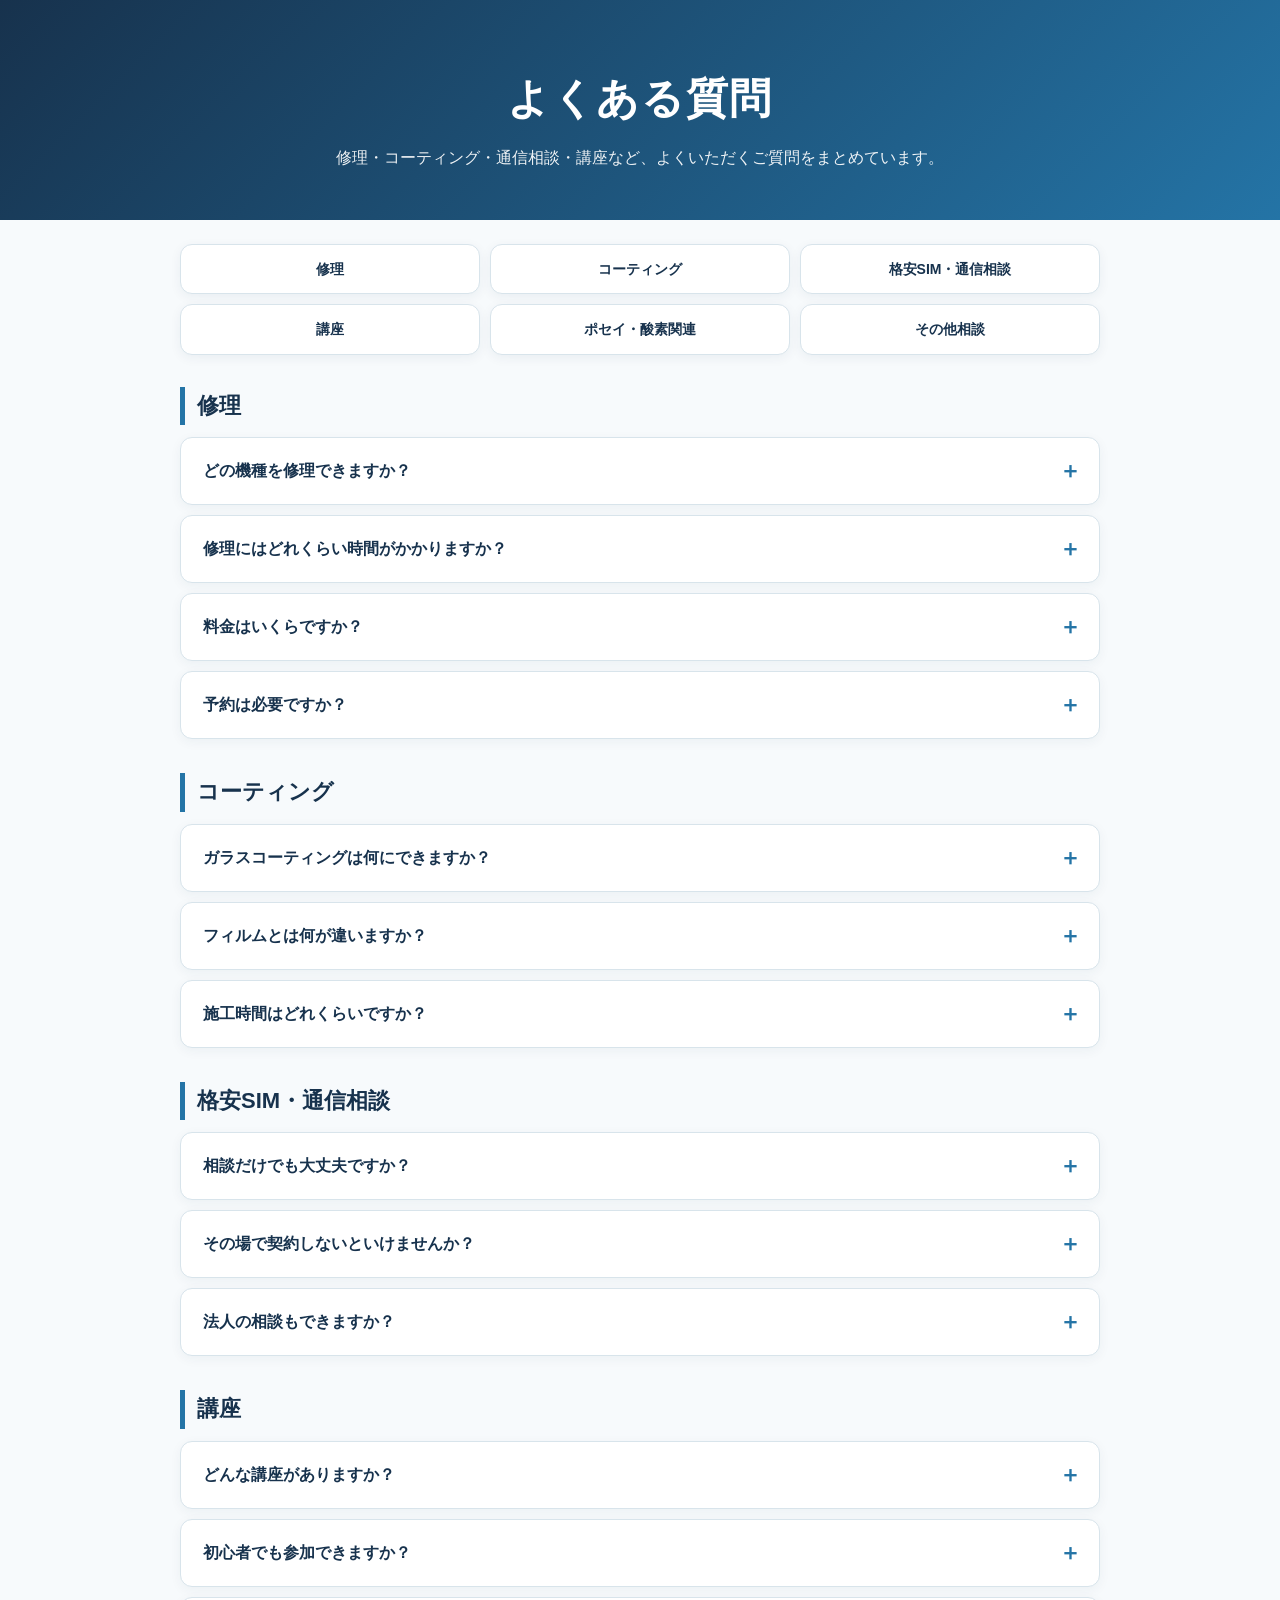
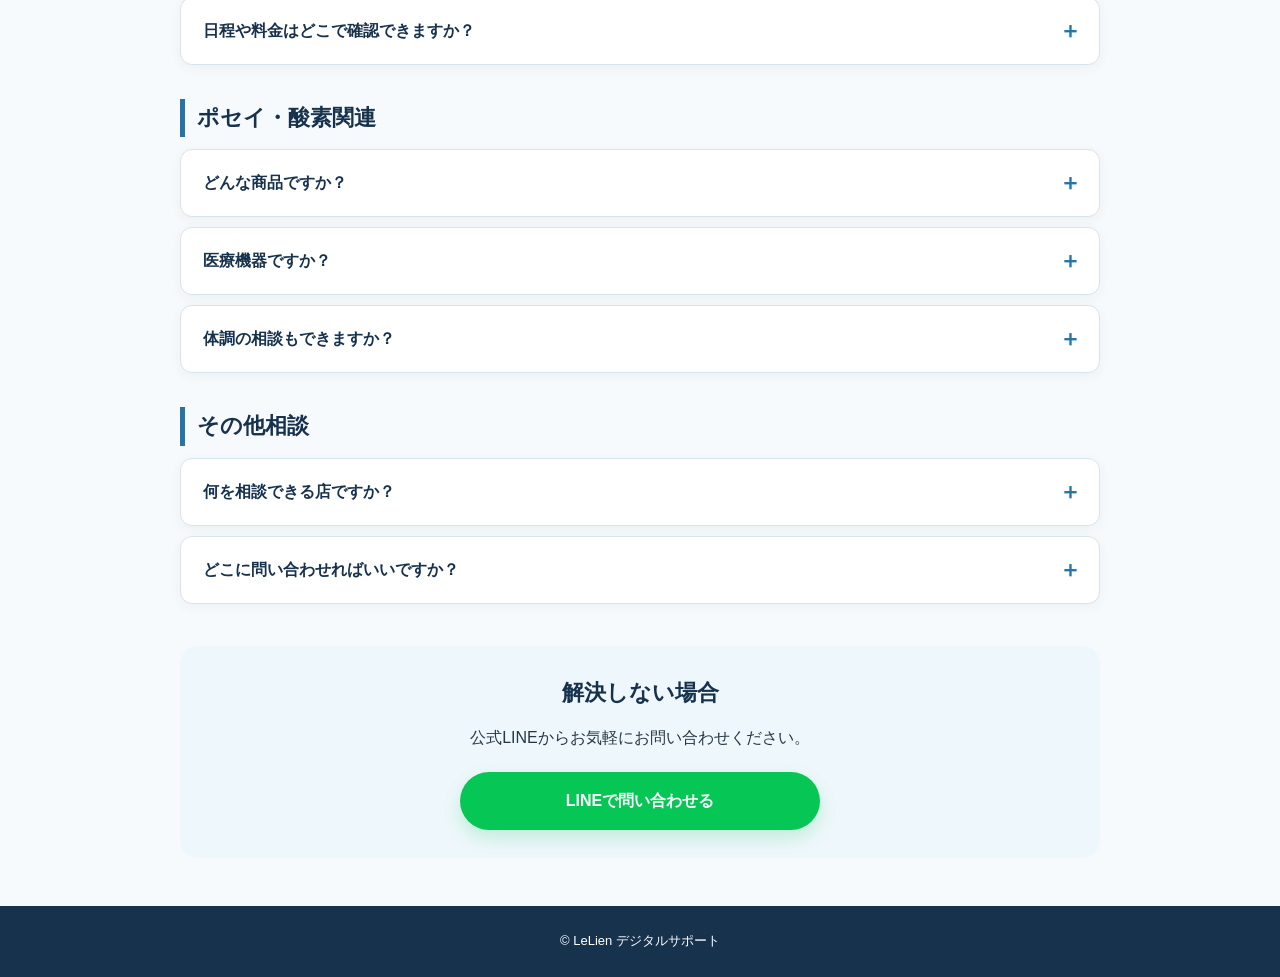
==== faq.html @ 6a4f0aca "Restore official homepage and separate FAQ" ====
<!doctype html>
<html lang="ja">
<head>
  <meta charset="utf-8">
  <meta name="viewport" content="width=device-width, initial-scale=1">
  <meta name="description" content="スマホ修理、コーティング、格安SIM・通信相談、講座、ポセイ・酸素関連についてのよくある質問です。">
  <title>よくある質問｜LeLien デジタルサポート</title>
  <style>
    :root {
      color-scheme: light;
      --navy: #17324d;
      --blue: #2474a6;
      --pale: #eef7fb;
      --line: #d8e4eb;
      --text: #263746;
      --muted: #647584;
      --white: #fff;
      --green: #06c755;
    }

    * { box-sizing: border-box; }

    html { scroll-behavior: smooth; }

    body {
      margin: 0;
      background: #f7fafc;
      color: var(--text);
      font-family: -apple-system, BlinkMacSystemFont, "Hiragino Kaku Gothic ProN",
        "Yu Gothic", "Meiryo", sans-serif;
      line-height: 1.75;
    }

    a { color: inherit; }

    .hero {
      padding: 48px 20px 38px;
      background: linear-gradient(135deg, var(--navy), var(--blue));
      color: var(--white);
      text-align: center;
    }

    .hero p {
      margin: 8px auto 0;
      max-width: 680px;
      opacity: .92;
    }

    h1 {
      margin: 0;
      font-size: clamp(28px, 7vw, 42px);
      letter-spacing: .04em;
    }

    .wrap {
      width: min(920px, calc(100% - 32px));
      margin: 0 auto;
    }

    .category-nav {
      display: grid;
      grid-template-columns: repeat(2, minmax(0, 1fr));
      gap: 10px;
      margin: 24px auto 32px;
    }

    .category-nav a {
      padding: 12px 8px;
      border: 1px solid var(--line);
      border-radius: 12px;
      background: var(--white);
      color: var(--navy);
      font-size: 14px;
      font-weight: 700;
      text-align: center;
      text-decoration: none;
      box-shadow: 0 3px 12px rgb(23 50 77 / 6%);
    }

    .faq-section {
      scroll-margin-top: 16px;
      margin-bottom: 34px;
    }

    h2 {
      margin: 0 0 12px;
      padding-left: 12px;
      border-left: 5px solid var(--blue);
      color: var(--navy);
      font-size: 22px;
    }

    details {
      overflow: hidden;
      margin-bottom: 10px;
      border: 1px solid var(--line);
      border-radius: 12px;
      background: var(--white);
      box-shadow: 0 3px 12px rgb(23 50 77 / 5%);
    }

    summary {
      position: relative;
      padding: 17px 48px 17px 18px;
      cursor: pointer;
      color: var(--navy);
      font-weight: 700;
      list-style: none;
    }

    summary::-webkit-details-marker { display: none; }

    summary::after {
      position: absolute;
      top: 50%;
      right: 18px;
      content: "＋";
      color: var(--blue);
      font-size: 22px;
      transform: translateY(-50%);
    }

    details[open] summary::after { content: "−"; }

    .answer {
      margin: 0;
      padding: 0 18px 18px;
      color: var(--text);
    }

    .answer::before {
      margin-right: 7px;
      color: var(--blue);
      content: "A.";
      font-weight: 800;
    }

    .contact {
      margin: 42px 0 48px;
      padding: 28px 20px;
      border-radius: 18px;
      background: var(--pale);
      text-align: center;
    }

    .contact h2 {
      padding: 0;
      border: 0;
    }

    .contact p { margin: 8px 0 20px; }

    .line-button {
      display: inline-block;
      width: min(100%, 360px);
      padding: 15px 20px;
      border-radius: 999px;
      background: var(--green);
      color: var(--white);
      font-weight: 800;
      text-decoration: none;
      box-shadow: 0 8px 18px rgb(6 199 85 / 20%);
    }

    footer {
      padding: 24px 16px;
      background: var(--navy);
      color: var(--white);
      font-size: 13px;
      text-align: center;
    }

    footer p { margin: 0; }

    @media (min-width: 700px) {
      .category-nav { grid-template-columns: repeat(3, minmax(0, 1fr)); }
      .hero { padding-block: 62px 48px; }
      summary { padding: 19px 52px 19px 22px; }
      .answer { padding: 0 22px 20px; }
    }
  </style>
</head>
<body>
  <header class="hero">
    <h1>よくある質問</h1>
    <p>修理・コーティング・通信相談・講座など、よくいただくご質問をまとめています。</p>
  </header>

  <main class="wrap">
    <nav class="category-nav" aria-label="FAQカテゴリー">
      <a href="#repair">修理</a>
      <a href="#coating">コーティング</a>
      <a href="#sim">格安SIM・通信相談</a>
      <a href="#lesson">講座</a>
      <a href="#oxygen">ポセイ・酸素関連</a>
      <a href="#other">その他相談</a>
    </nav>

    <section class="faq-section" id="repair">
      <h2>修理</h2>
      <details>
        <summary>どの機種を修理できますか？</summary>
        <p class="answer">現在はiPhoneを中心に対応しています。Androidは機種によって対応できないため、事前にご相談ください。</p>
      </details>
      <details>
        <summary>修理にはどれくらい時間がかかりますか？</summary>
        <p class="answer">修理内容や部品の在庫状況によって異なります。機種名と症状をLINEで送っていただければ、目安をご案内します。</p>
      </details>
      <details>
        <summary>料金はいくらですか？</summary>
        <p class="answer">機種と修理内容によって異なります。料金表をご確認いただくか、LINEから機種名と症状をお送りください。</p>
      </details>
      <details>
        <summary>予約は必要ですか？</summary>
        <p class="answer">部品確認のため、事前予約をおすすめしています。</p>
      </details>
    </section>

    <section class="faq-section" id="coating">
      <h2>コーティング</h2>
      <details>
        <summary>ガラスコーティングは何にできますか？</summary>
        <p class="answer">スマートフォン、タブレットなどに対応しています。素材や状態によって施工できない場合があります。</p>
      </details>
      <details>
        <summary>フィルムとは何が違いますか？</summary>
        <p class="answer">表面に液剤を施工するため、見た目や操作感を変えにくいのが特徴です。</p>
      </details>
      <details>
        <summary>施工時間はどれくらいですか？</summary>
        <p class="answer">端末や施工範囲によって異なるため、事前にお問い合わせください。</p>
      </details>
    </section>

    <section class="faq-section" id="sim">
      <h2>格安SIM・通信相談</h2>
      <details>
        <summary>相談だけでも大丈夫ですか？</summary>
        <p class="answer">大丈夫です。現在の料金や使い方を確認し、合う方法があるかご案内します。</p>
      </details>
      <details>
        <summary>その場で契約しないといけませんか？</summary>
        <p class="answer">相談だけでも問題ありません。詳しい説明や契約は担当者へ引き継ぎます。</p>
      </details>
      <details>
        <summary>法人の相談もできますか？</summary>
        <p class="answer">個人・法人どちらも対応しています。</p>
      </details>
    </section>

    <section class="faq-section" id="lesson">
      <h2>講座</h2>
      <details>
        <summary>どんな講座がありますか？</summary>
        <p class="answer">スマホ操作、AI初級、生成AI、LINE、メルカリ、キャッシュレスなどがあります。</p>
      </details>
      <details>
        <summary>初心者でも参加できますか？</summary>
        <p class="answer">初心者向けの内容から用意しています。</p>
      </details>
      <details>
        <summary>日程や料金はどこで確認できますか？</summary>
        <p class="answer">LINEで最新の日程と料金をご案内します。</p>
      </details>
    </section>

    <section class="faq-section" id="oxygen">
      <h2>ポセイ・酸素関連</h2>
      <details>
        <summary>どんな商品ですか？</summary>
        <p class="answer">携帯できる酸素関連商品です。詳しい特徴や使い方は担当者から説明します。</p>
      </details>
      <details>
        <summary>医療機器ですか？</summary>
        <p class="answer">商品の区分や使用上の注意を含め、詳しい内容は担当者へご確認ください。</p>
      </details>
      <details>
        <summary>体調の相談もできますか？</summary>
        <p class="answer">診断や治療の案内はできません。商品の一般的な説明のみ行います。</p>
      </details>
    </section>

    <section class="faq-section" id="other">
      <h2>その他相談</h2>
      <details>
        <summary>何を相談できる店ですか？</summary>
        <p class="answer">スマホ修理、コーティング、通信、スマホやAIの講座、店内取扱商品の相談ができます。</p>
      </details>
      <details>
        <summary>どこに問い合わせればいいですか？</summary>
        <p class="answer">まずは公式LINEからお問い合わせください。内容に応じて担当者へおつなぎします。</p>
      </details>
    </section>

    <section class="contact" aria-labelledby="contact-title">
      <h2 id="contact-title">解決しない場合</h2>
      <p>公式LINEからお気軽にお問い合わせください。</p>
      <a class="line-button" href="https://lin.ee/64OitiY">LINEで問い合わせる</a>
    </section>
  </main>

  <footer>
    <p>&copy; LeLien デジタルサポート</p>
  </footer>
</body>
</html>
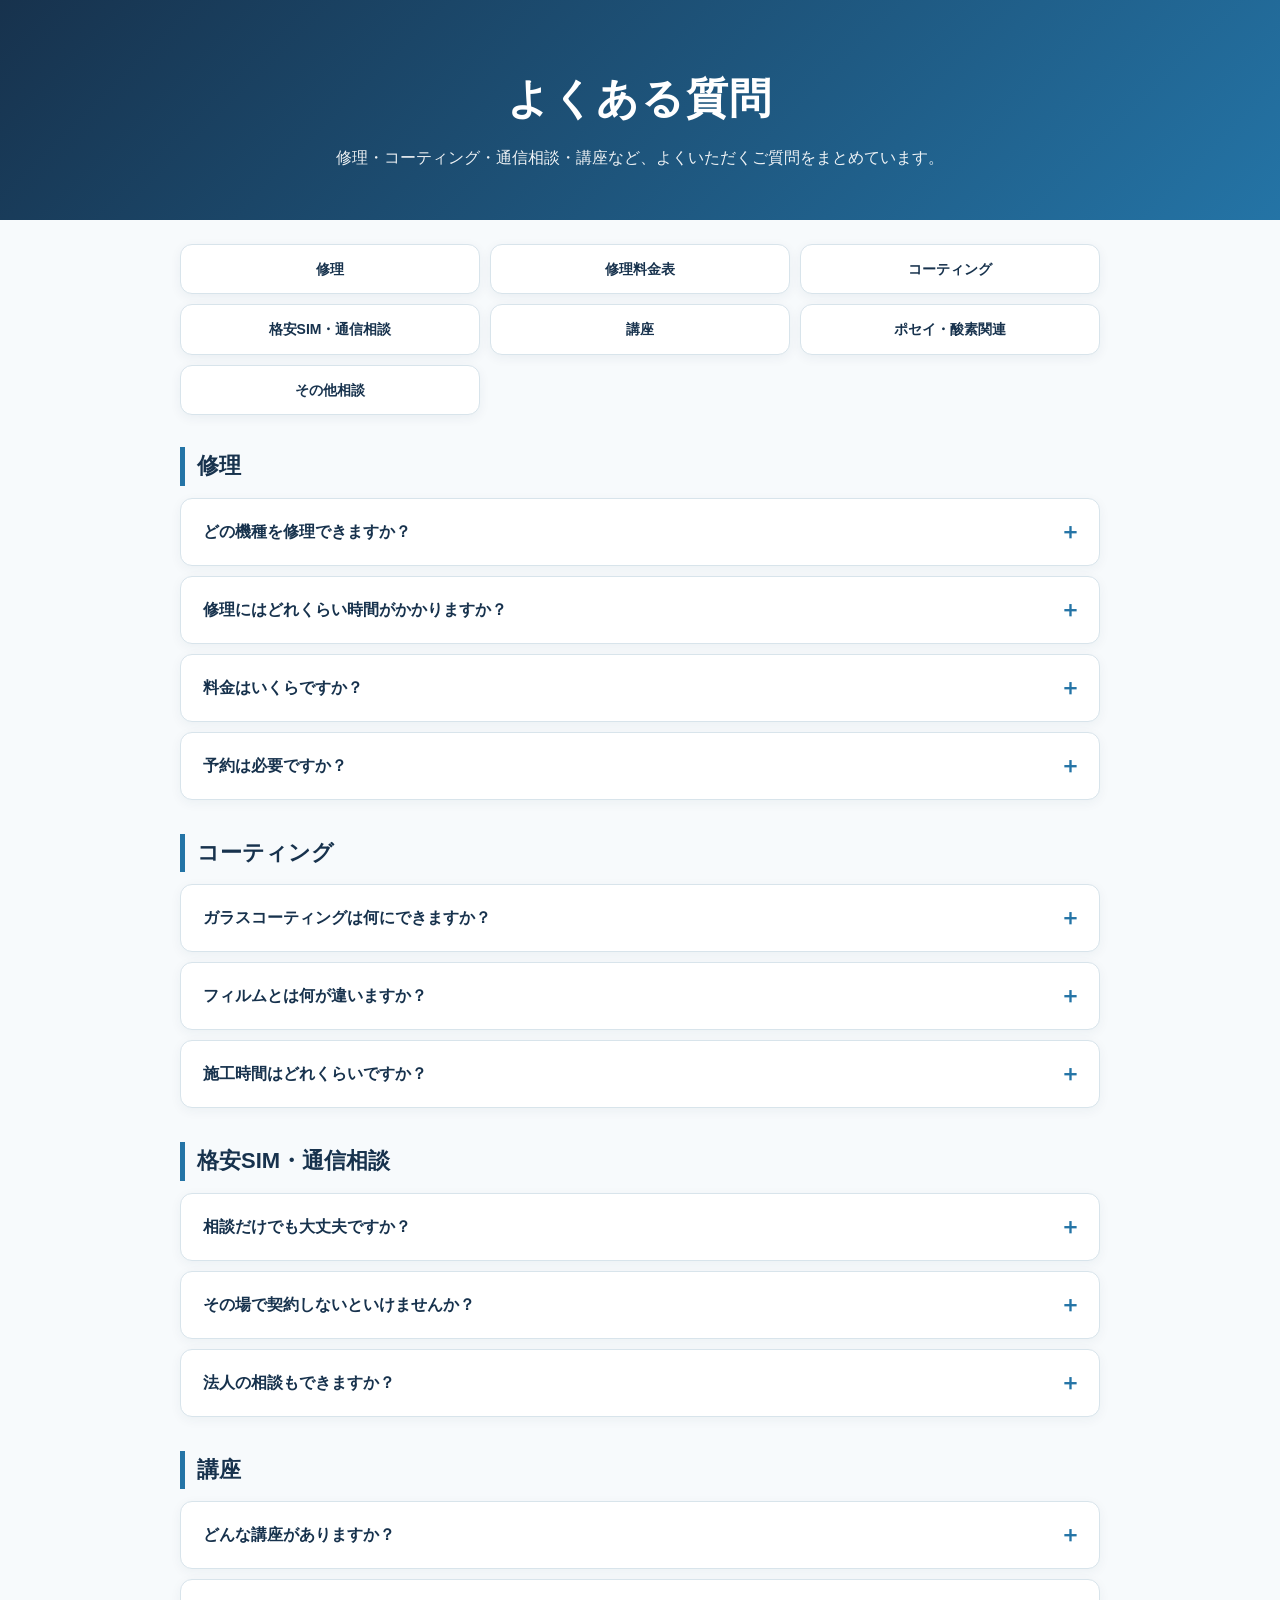
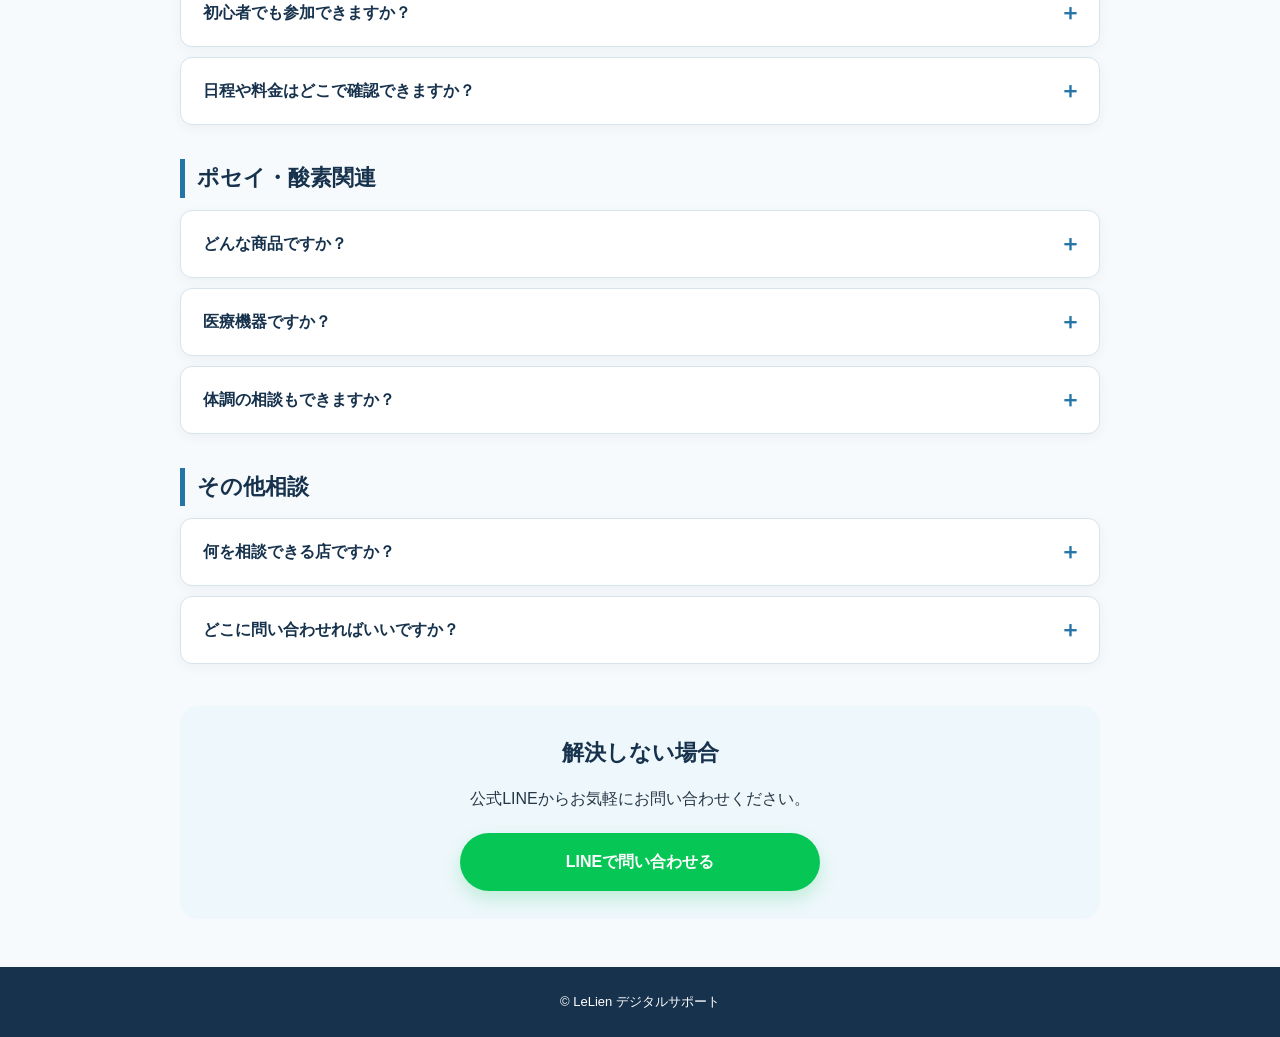
==== commit 4ae53964: "Keep repair pricing links in FAQ" ====
--- a/faq.html
+++ b/faq.html
@@ -189,6 +189,7 @@
   <main class="wrap">
     <nav class="category-nav" aria-label="FAQカテゴリー">
       <a href="#repair">修理</a>
+      <a href="repair-prices.html">修理料金表</a>
       <a href="#coating">コーティング</a>
       <a href="#sim">格安SIM・通信相談</a>
       <a href="#lesson">講座</a>
@@ -208,7 +209,7 @@
       </details>
       <details>
         <summary>料金はいくらですか？</summary>
-        <p class="answer">機種と修理内容によって異なります。料金表をご確認いただくか、LINEから機種名と症状をお送りください。</p>
+        <p class="answer">機種と修理内容によって異なります。<a href="repair-prices.html">iPhone修理料金表</a>をご確認いただくか、LINEから機種名と症状をお送りください。</p>
       </details>
       <details>
         <summary>予約は必要ですか？</summary>
